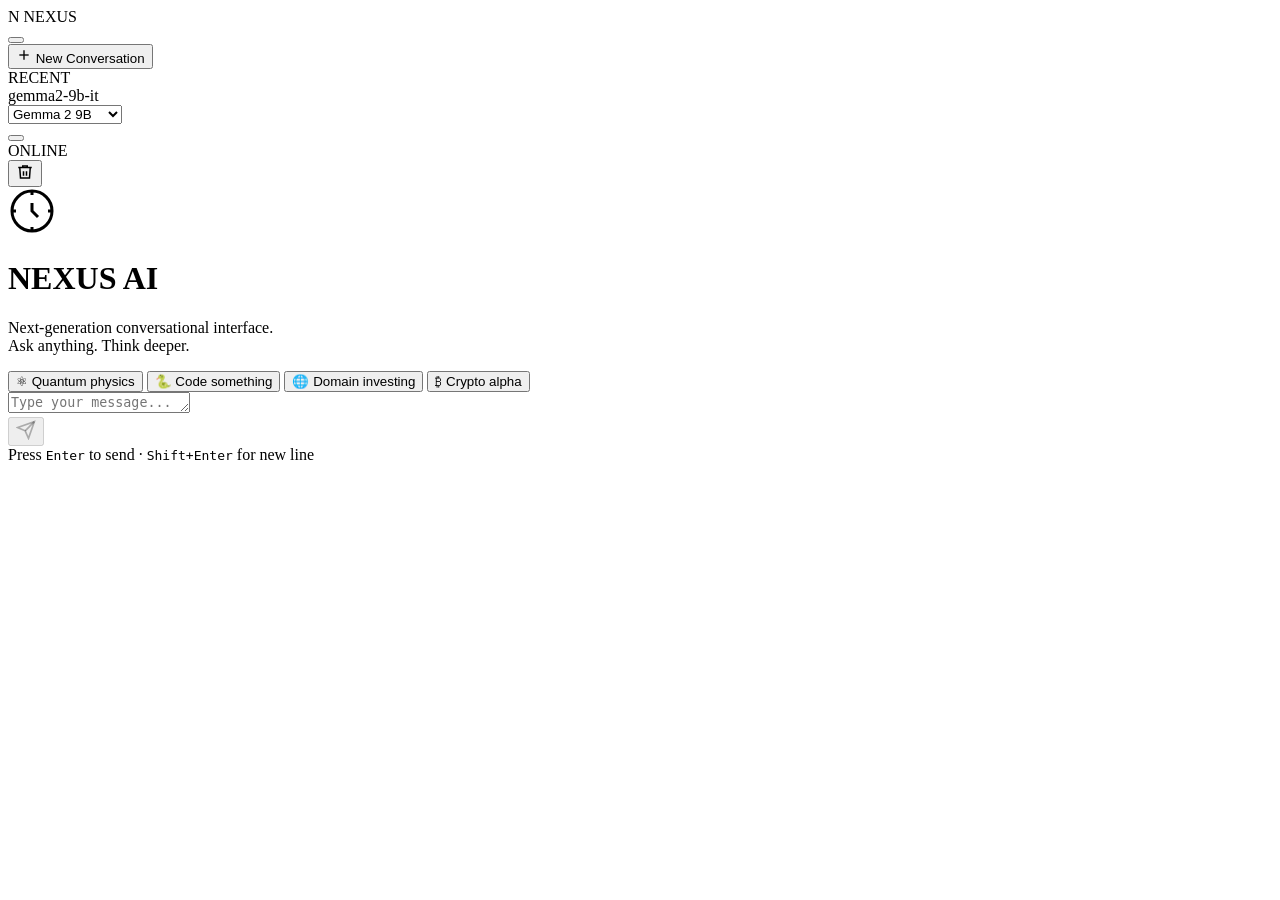
==== index.html @ 66d0a7d6 "Add files via upload" ====
<!DOCTYPE html>
<html lang="en">
<head>
  <meta charset="UTF-8" />
  <meta name="viewport" content="width=device-width, initial-scale=1.0" />
  <title>NEXUS — AI Chat Interface</title>
  <link rel="stylesheet" href="css/style.css" />
  <link rel="preconnect" href="https://fonts.googleapis.com" />
  <link rel="preconnect" href="https://fonts.gstatic.com" crossorigin />
  <link href="https://fonts.googleapis.com/css2?family=Space+Mono:ital,wght@0,400;0,700;1,400&family=Syne:wght@400;600;700;800&display=swap" rel="stylesheet" />
</head>
<body>
  <!-- Ambient background -->
  <div class="ambient">
    <div class="orb orb-1"></div>
    <div class="orb orb-2"></div>
    <div class="orb orb-3"></div>
    <div class="grid-overlay"></div>
  </div>

  <!-- Sidebar -->
  <aside class="sidebar" id="sidebar">
    <div class="sidebar-header">
      <div class="logo">
        <span class="logo-mark">N</span>
        <span class="logo-text">NEXUS</span>
      </div>
      <button class="sidebar-toggle" id="sidebarToggle" title="Toggle sidebar">
        <span></span><span></span>
      </button>
    </div>

    <button class="new-chat-btn" id="newChatBtn">
      <svg width="16" height="16" viewBox="0 0 24 24" fill="none" stroke="currentColor" stroke-width="2"><line x1="12" y1="5" x2="12" y2="19"/><line x1="5" y1="12" x2="19" y2="12"/></svg>
      New Conversation
    </button>

    <div class="sidebar-section-label">RECENT</div>
    <nav class="chat-history" id="chatHistory">
      <!-- dynamically filled -->
    </nav>

    <div class="sidebar-footer">
      <div class="model-badge">
        <span class="model-dot"></span>
        <span id="modelLabel">gemma2-9b-it</span>
      </div>
      <select id="modelSelect" class="model-select">
        <option value="gemma2-9b-it">Gemma 2 9B</option>
        <option value="llama-3.3-70b-versatile">LLaMA 3.3 70B</option>
        <option value="mixtral-8x7b-32768">Mixtral 8×7B</option>
        <option value="llama3-70b-8192">LLaMA3 70B</option>
      </select>
    </div>
  </aside>

  <!-- Main -->
  <main class="main" id="main">
    <!-- Top bar -->
    <header class="topbar">
      <button class="menu-btn" id="menuBtn">
        <span></span><span></span><span></span>
      </button>
      <div class="topbar-center">
        <div class="status-pill">
          <span class="status-dot"></span>
          ONLINE
        </div>
      </div>
      <div class="topbar-actions">
        <button class="icon-btn" id="clearBtn" title="Clear chat">
          <svg width="18" height="18" viewBox="0 0 24 24" fill="none" stroke="currentColor" stroke-width="2"><polyline points="3 6 5 6 21 6"/><path d="M19 6l-1 14H6L5 6"/><path d="M10 11v6M14 11v6"/><path d="M9 6V4h6v2"/></svg>
        </button>
      </div>
    </header>

    <!-- Messages -->
    <div class="messages-wrap" id="messagesWrap">
      <div class="messages" id="messages">
        <!-- Welcome screen -->
        <div class="welcome" id="welcome">
          <div class="welcome-icon">
            <div class="pulse-ring"></div>
            <svg width="48" height="48" viewBox="0 0 24 24" fill="none" stroke="currentColor" stroke-width="1.5"><circle cx="12" cy="12" r="10"/><path d="M12 8v4l3 3"/><path d="M12 2v2M12 20v2M2 12h2M20 12h2"/></svg>
          </div>
          <h1 class="welcome-title">NEXUS AI</h1>
          <p class="welcome-sub">Next-generation conversational interface.<br/>Ask anything. Think deeper.</p>
          <div class="suggestions">
            <button class="suggestion-chip" data-text="Explain quantum entanglement simply">⚛ Quantum physics</button>
            <button class="suggestion-chip" data-text="Write a Python script to scrape domain prices">🐍 Code something</button>
            <button class="suggestion-chip" data-text="What domains in AI niche are worth investing in 2025?">🌐 Domain investing</button>
            <button class="suggestion-chip" data-text="Best crypto trading strategies for memecoins?">₿ Crypto alpha</button>
          </div>
        </div>
      </div>
    </div>

    <!-- Input area -->
    <div class="input-area">
      <div class="input-wrap">
        <div class="input-box" id="inputBox">
          <textarea
            id="userInput"
            placeholder="Type your message..."
            rows="1"
            autocomplete="off"
            spellcheck="false"
          ></textarea>
          <div class="input-actions">
            <button class="send-btn" id="sendBtn" disabled>
              <svg width="20" height="20" viewBox="0 0 24 24" fill="none" stroke="currentColor" stroke-width="2"><line x1="22" y1="2" x2="11" y2="13"/><polygon points="22 2 15 22 11 13 2 9 22 2"/></svg>
            </button>
          </div>
        </div>
        <div class="input-hint">Press <kbd>Enter</kbd> to send · <kbd>Shift+Enter</kbd> for new line</div>
      </div>
    </div>
  </main>

  <!-- Typing indicator template -->
  <template id="typingTpl">
    <div class="msg msg-ai typing-msg" id="typingIndicator">
      <div class="msg-avatar">N</div>
      <div class="msg-bubble">
        <div class="typing-dots">
          <span></span><span></span><span></span>
        </div>
      </div>
    </div>
  </template>

  <script src="js/app.js"></script>
</body>
</html>
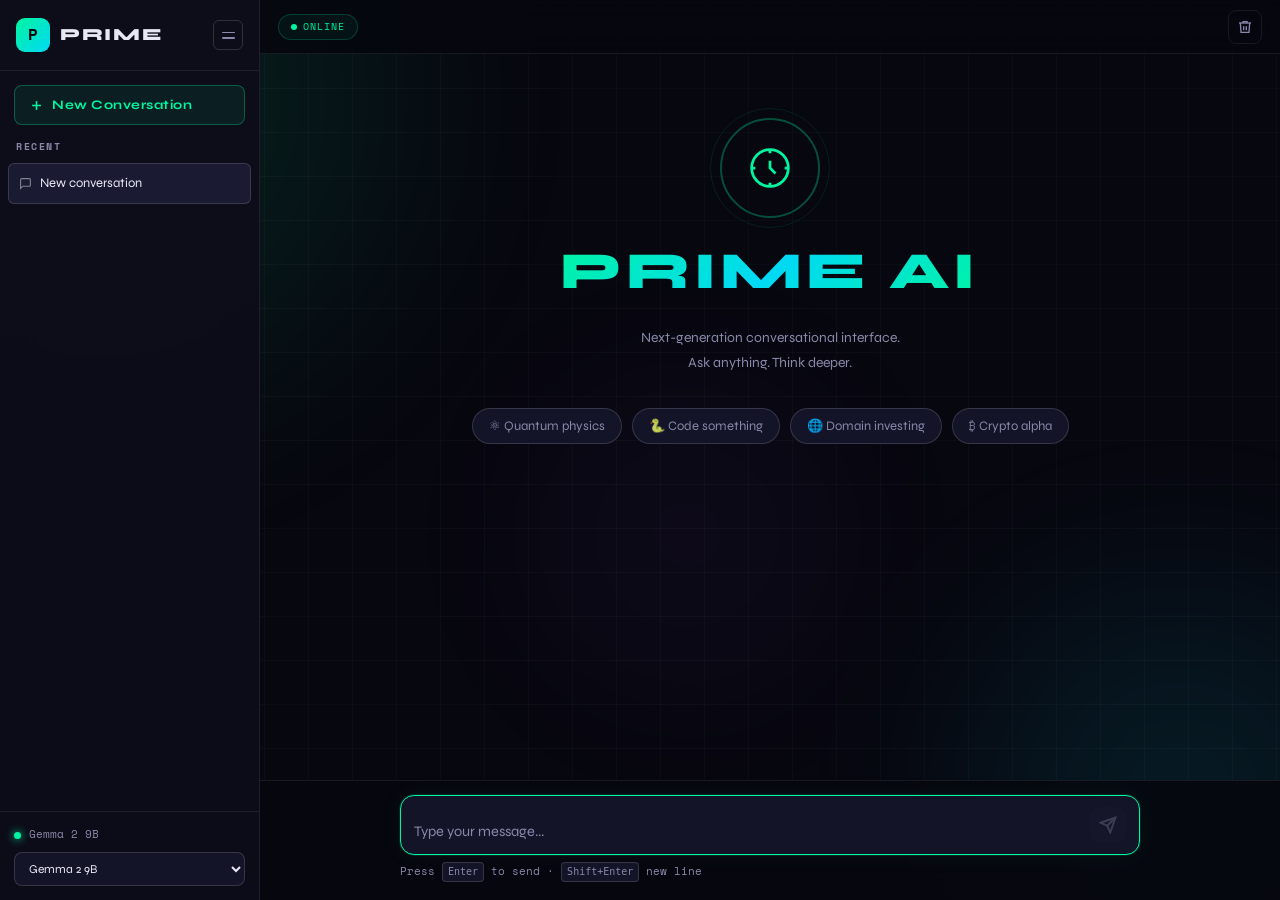
==== commit 67052e52: "Rename index-2.html to index.html" ====
--- a/index.html
+++ b/index.html
@@ -1,134 +1,520 @@
 <!DOCTYPE html>
 <html lang="en">
 <head>
-  <meta charset="UTF-8" />
-  <meta name="viewport" content="width=device-width, initial-scale=1.0" />
-  <title>NEXUS — AI Chat Interface</title>
-  <link rel="stylesheet" href="css/style.css" />
-  <link rel="preconnect" href="https://fonts.googleapis.com" />
-  <link rel="preconnect" href="https://fonts.gstatic.com" crossorigin />
-  <link href="https://fonts.googleapis.com/css2?family=Space+Mono:ital,wght@0,400;0,700;1,400&family=Syne:wght@400;600;700;800&display=swap" rel="stylesheet" />
+<meta charset="UTF-8"/>
+<meta name="viewport" content="width=device-width, initial-scale=1.0"/>
+<title>PRIME AI</title>
+<link href="https://fonts.googleapis.com/css2?family=Space+Mono:wght@400;700&family=Syne:wght@400;600;700;800&display=swap" rel="stylesheet"/>
+<style>
+*,*::before,*::after{box-sizing:border-box;margin:0;padding:0}
+:root{
+  --bg:#07070f;--bg2:#0d0d1a;--surface:#141428;--surface2:#1a1a32;
+  --border:rgba(255,255,255,0.08);--border2:rgba(255,255,255,0.14);
+  --accent:#00f5a0;--accent2:#00d9f5;--accent3:#b060ff;
+  --text:#e8e8f5;--text2:#8888aa;
+  --font:'Syne',sans-serif;--mono:'Space Mono',monospace;
+  --r:14px;--rs:8px;--sw:260px;
+}
+html,body{height:100%;overflow:hidden;background:var(--bg);color:var(--text);font-family:var(--font);font-size:15px;line-height:1.6}
+
+/* AMBIENT */
+.ambient{position:fixed;inset:0;pointer-events:none;z-index:0;overflow:hidden}
+.orb{position:absolute;border-radius:50%;filter:blur(90px);opacity:.12;animation:drift 20s ease-in-out infinite alternate}
+.orb1{width:700px;height:700px;background:radial-gradient(circle,#00f5a0,transparent);top:-250px;left:-250px;animation-duration:28s}
+.orb2{width:500px;height:500px;background:radial-gradient(circle,#00d9f5,transparent);bottom:-150px;right:-150px;animation-duration:22s;animation-delay:-8s}
+.orb3{width:350px;height:350px;background:radial-gradient(circle,#b060ff,transparent);top:40%;left:40%;opacity:.07;animation-duration:18s;animation-delay:-4s}
+.grid{position:absolute;inset:0;background-image:linear-gradient(rgba(255,255,255,0.025) 1px,transparent 1px),linear-gradient(90deg,rgba(255,255,255,0.025) 1px,transparent 1px);background-size:44px 44px}
+@keyframes drift{0%{transform:translate(0,0) scale(1)}100%{transform:translate(50px,35px) scale(1.08)}}
+
+/* LAYOUT */
+body{display:flex;position:relative;z-index:1}
+
+/* SIDEBAR */
+.sidebar{
+  width:var(--sw);min-width:var(--sw);height:100vh;
+  background:rgba(13,13,26,0.95);border-right:1px solid var(--border);
+  display:flex;flex-direction:column;position:relative;z-index:10;
+  transition:width .25s cubic-bezier(.4,0,.2,1),min-width .25s cubic-bezier(.4,0,.2,1),transform .25s cubic-bezier(.4,0,.2,1);
+  overflow:hidden;backdrop-filter:blur(20px);
+}
+.sidebar.collapsed{width:0;min-width:0}
+.sb-head{display:flex;align-items:center;justify-content:space-between;padding:18px 16px;border-bottom:1px solid var(--border);flex-shrink:0}
+.logo{display:flex;align-items:center;gap:10px}
+.logo-mark{
+  width:34px;height:34px;border-radius:9px;flex-shrink:0;
+  background:linear-gradient(135deg,var(--accent),var(--accent2));
+  display:flex;align-items:center;justify-content:center;
+  font-family:var(--mono);font-weight:700;font-size:16px;color:#000;
+}
+.logo-text{font-size:17px;font-weight:800;letter-spacing:.1em;white-space:nowrap}
+.toggle-btn{
+  width:30px;height:30px;border:1px solid var(--border2);border-radius:6px;
+  background:none;cursor:pointer;display:flex;flex-direction:column;
+  align-items:center;justify-content:center;gap:4px;flex-shrink:0;transition:.2s;
+}
+.toggle-btn:hover{border-color:var(--accent)}
+.toggle-btn span{display:block;width:13px;height:1.5px;background:var(--text2);border-radius:2px}
+.new-btn{
+  margin:14px;padding:11px 14px;border:1px solid rgba(0,245,160,.3);
+  background:rgba(0,245,160,.07);border-radius:var(--rs);color:var(--accent);
+  font-family:var(--font);font-weight:700;font-size:13px;letter-spacing:.04em;
+  cursor:pointer;display:flex;align-items:center;gap:8px;transition:.2s;white-space:nowrap;
+}
+.new-btn:hover{background:rgba(0,245,160,.14);border-color:var(--accent);transform:translateY(-1px)}
+.new-btn svg{flex-shrink:0}
+.sec-label{padding:0 16px 8px;font-size:10px;font-weight:700;letter-spacing:.15em;color:var(--text2);font-family:var(--mono)}
+.history{flex:1;overflow-y:auto;padding:0 8px;display:flex;flex-direction:column;gap:2px}
+.history::-webkit-scrollbar{width:3px}
+.history::-webkit-scrollbar-thumb{background:var(--border2);border-radius:99px}
+.h-item{
+  padding:9px 10px;border-radius:6px;cursor:pointer;transition:.2s;
+  color:var(--text2);font-size:13px;white-space:nowrap;overflow:hidden;
+  text-overflow:ellipsis;border:1px solid transparent;display:flex;align-items:center;gap:8px;
+}
+.h-item:hover{background:var(--surface);color:var(--text)}
+.h-item.active{background:var(--surface2);border-color:var(--border2);color:var(--text)}
+.sb-foot{padding:14px;border-top:1px solid var(--border);flex-shrink:0}
+.model-badge{display:flex;align-items:center;gap:8px;margin-bottom:8px}
+.mdot{width:7px;height:7px;border-radius:50%;background:var(--accent);box-shadow:0 0 8px var(--accent);animation:pdot 2s ease-in-out infinite;flex-shrink:0}
+@keyframes pdot{0%,100%{opacity:1;box-shadow:0 0 8px var(--accent)}50%{opacity:.5;box-shadow:0 0 3px var(--accent)}}
+#modelLabel{font-family:var(--mono);font-size:11px;color:var(--text2);white-space:nowrap;overflow:hidden;text-overflow:ellipsis}
+.model-sel{
+  width:100%;background:var(--surface);border:1px solid var(--border2);border-radius:var(--rs);
+  color:var(--text);padding:8px 10px;font-family:var(--font);font-size:12px;cursor:pointer;outline:none;
+}
+.model-sel:hover,.model-sel:focus{border-color:var(--accent)}
+
+/* MAIN */
+.main{flex:1;display:flex;flex-direction:column;height:100vh;overflow:hidden;position:relative}
+
+/* TOPBAR */
+.topbar{
+  height:54px;display:flex;align-items:center;justify-content:space-between;
+  padding:0 18px;border-bottom:1px solid var(--border);
+  background:rgba(7,7,15,0.85);backdrop-filter:blur(20px);flex-shrink:0;z-index:5;
+}
+.menu-btn{display:none;flex-direction:column;gap:5px;background:none;border:none;cursor:pointer;padding:4px}
+.menu-btn span{display:block;width:20px;height:1.5px;background:var(--text2);border-radius:2px}
+.status-pill{
+  display:flex;align-items:center;gap:6px;padding:4px 12px;
+  border-radius:99px;border:1px solid rgba(0,245,160,.2);background:rgba(0,245,160,.05);
+  font-family:var(--mono);font-size:10px;letter-spacing:.1em;color:var(--accent);
+}
+.sdot{width:6px;height:6px;border-radius:50%;background:var(--accent);animation:pdot 2s ease-in-out infinite}
+.icon-btn{
+  width:34px;height:34px;border-radius:var(--rs);background:none;border:1px solid var(--border);
+  color:var(--text2);cursor:pointer;display:flex;align-items:center;justify-content:center;transition:.2s;
+}
+.icon-btn:hover{border-color:#ff4466;color:#ff4466}
+
+/* MESSAGES */
+.msgs-wrap{flex:1;overflow-y:auto;padding:24px 18px;scroll-behavior:smooth}
+.msgs-wrap::-webkit-scrollbar{width:4px}
+.msgs-wrap::-webkit-scrollbar-thumb{background:var(--border2);border-radius:99px}
+.msgs{max-width:740px;margin:0 auto;display:flex;flex-direction:column;gap:22px}
+
+/* WELCOME */
+.welcome{display:flex;flex-direction:column;align-items:center;text-align:center;padding:50px 20px 30px;animation:fadeUp .6s ease both}
+@keyframes fadeUp{from{opacity:0;transform:translateY(20px)}to{opacity:1;transform:translateY(0)}}
+.w-icon{position:relative;width:80px;height:80px;display:flex;align-items:center;justify-content:center;margin-bottom:22px;color:var(--accent)}
+.pulse{position:absolute;inset:-10px;border-radius:50%;border:2px solid var(--accent);opacity:.3;animation:pring 2.5s ease-in-out infinite}
+.pulse2{position:absolute;inset:-20px;border-radius:50%;border:1px solid var(--accent);opacity:.1;animation:pring 2.5s ease-in-out infinite;animation-delay:.5s}
+@keyframes pring{0%,100%{transform:scale(1);opacity:.3}50%{transform:scale(1.1);opacity:.08}}
+.w-title{
+  font-size:clamp(28px,8vw,52px);font-weight:800;letter-spacing:.08em;
+  background:linear-gradient(135deg,var(--accent),var(--accent2) 50%,var(--accent));
+  -webkit-background-clip:text;-webkit-text-fill-color:transparent;background-clip:text;
+  margin-bottom:12px;
+}
+.w-sub{font-size:14px;color:var(--text2);line-height:1.8;margin-bottom:32px;max-width:340px}
+.chips{display:flex;flex-wrap:wrap;gap:10px;justify-content:center}
+.chip{
+  padding:9px 16px;border-radius:99px;border:1px solid var(--border2);
+  background:var(--surface);color:var(--text2);font-family:var(--font);font-size:13px;
+  cursor:pointer;transition:.2s;white-space:nowrap;
+}
+.chip:hover{border-color:var(--accent);color:var(--accent);background:rgba(0,245,160,.06);transform:translateY(-2px)}
+
+/* MESSAGES */
+.msg{display:flex;gap:12px;animation:fadeUp .3s ease both}
+.msg-user{flex-direction:row-reverse}
+.avatar{
+  width:34px;height:34px;border-radius:9px;display:flex;align-items:center;
+  justify-content:center;font-weight:700;font-size:12px;flex-shrink:0;font-family:var(--mono);
+}
+.msg-ai .avatar{background:linear-gradient(135deg,var(--accent),var(--accent2));color:#000}
+.msg-user .avatar{background:linear-gradient(135deg,#6030c0,#9050f0);color:#fff}
+.msg-body{flex:1;min-width:0}
+.msg-meta{font-size:11px;color:var(--text2);font-family:var(--mono);margin-bottom:5px;letter-spacing:.04em}
+.msg-user .msg-meta{text-align:right}
+.bubble{
+  padding:13px 16px;border-radius:var(--r);line-height:1.75;font-size:14.5px;
+  max-width:100%;word-break:break-word;
+}
+.msg-ai .bubble{background:var(--surface);border:1px solid var(--border);color:var(--text);border-top-left-radius:4px}
+.msg-user .bubble{
+  background:linear-gradient(135deg,#131c35,#161a30);
+  border:1px solid rgba(96,48,192,.35);color:var(--text);border-top-right-radius:4px;
+}
+.msg-user .msg-body{display:flex;flex-direction:column;align-items:flex-end}
+
+/* Markdown */
+.bubble h1,.bubble h2,.bubble h3{font-family:var(--font);font-weight:700;margin:12px 0 6px;line-height:1.3}
+.bubble h1{font-size:18px}.bubble h2{font-size:16px}.bubble h3{font-size:14px;color:var(--accent)}
+.bubble p{margin-bottom:10px}.bubble p:last-child{margin-bottom:0}
+.bubble ul,.bubble ol{padding-left:20px;margin-bottom:10px}.bubble li{margin-bottom:4px}
+.bubble code{font-family:var(--mono);font-size:12px;background:rgba(0,245,160,.08);color:var(--accent);padding:2px 6px;border-radius:4px;border:1px solid rgba(0,245,160,.15)}
+.bubble pre{background:#080814;border:1px solid var(--border2);border-radius:10px;padding:14px;overflow-x:auto;margin:10px 0}
+.bubble pre code{background:none;border:none;padding:0;font-size:12.5px;color:#90e0b0}
+.bubble strong{color:var(--accent2);font-weight:700}
+.bubble em{font-style:italic}
+.bubble blockquote{border-left:3px solid var(--accent);padding-left:13px;margin:10px 0;color:var(--text2);font-style:italic}
+
+/* TYPING */
+.typing-dots{display:flex;align-items:center;gap:6px;height:22px}
+.typing-dots span{width:7px;height:7px;border-radius:50%;background:var(--accent);animation:blink 1.2s ease-in-out infinite}
+.typing-dots span:nth-child(2){animation-delay:.2s}
+.typing-dots span:nth-child(3){animation-delay:.4s}
+@keyframes blink{0%,100%{opacity:.2;transform:scale(.8)}50%{opacity:1;transform:scale(1)}}
+.streaming-cursor::after{content:'▊';color:var(--accent);animation:blink-c .7s step-end infinite;margin-left:2px}
+@keyframes blink-c{0%,100%{opacity:1}50%{opacity:0}}
+
+/* INPUT */
+.input-area{
+  padding:14px 18px 18px;border-top:1px solid var(--border);
+  background:rgba(7,7,15,.9);backdrop-filter:blur(20px);flex-shrink:0;
+}
+.input-wrap{max-width:740px;margin:0 auto}
+.input-box{
+  display:flex;align-items:flex-end;gap:10px;background:var(--surface);
+  border:1px solid var(--border2);border-radius:var(--r);padding:11px 13px;transition:.2s;
+}
+.input-box:focus-within{border-color:var(--accent);box-shadow:0 0 0 1px rgba(0,245,160,.12),0 0 24px rgba(0,245,160,.06)}
+.input-box textarea{
+  flex:1;background:none;border:none;outline:none;color:var(--text);
+  font-family:var(--font);font-size:14.5px;line-height:1.6;resize:none;max-height:160px;overflow-y:auto;
+}
+.input-box textarea::placeholder{color:var(--text2)}
+.send-btn{
+  width:36px;height:36px;border-radius:9px;border:none;
+  background:linear-gradient(135deg,var(--accent),var(--accent2));
+  color:#000;cursor:pointer;display:flex;align-items:center;justify-content:center;transition:.2s;flex-shrink:0;
+}
+.send-btn:hover:not(:disabled){transform:scale(1.06);box-shadow:0 0 20px rgba(0,245,160,.4)}
+.send-btn:disabled{opacity:.35;cursor:not-allowed;background:var(--surface2);color:var(--text2)}
+.hint{margin-top:7px;font-size:11px;color:var(--text2);font-family:var(--mono)}
+.hint kbd{display:inline-block;padding:1px 5px;border:1px solid var(--border2);border-radius:4px;font-size:10px;background:var(--surface)}
+.msg-err .bubble{background:rgba(255,50,80,.08);border-color:rgba(255,50,80,.25);color:#ff7090}
+
+/* TOAST */
+.toast{
+  position:fixed;bottom:90px;left:50%;transform:translateX(-50%) translateY(16px);
+  background:var(--surface2);border:1px solid var(--border2);border-radius:99px;
+  padding:9px 18px;font-size:12px;color:var(--text2);z-index:999;
+  opacity:0;transition:all .3s ease;pointer-events:none;font-family:var(--mono);
+}
+.toast.show{opacity:1;transform:translateX(-50%) translateY(0)}
+
+/* OVERLAY */
+.overlay{display:none;position:fixed;inset:0;background:rgba(0,0,0,.55);z-index:99}
+.overlay.show{display:block}
+
+/* MOBILE */
+@media(max-width:768px){
+  .sidebar{
+    position:fixed;top:0;left:0;bottom:0;z-index:100;
+    width:var(--sw)!important;min-width:var(--sw)!important;
+    transform:translateX(-100%);
+  }
+  .sidebar.open{transform:translateX(0);box-shadow:4px 0 40px rgba(0,0,0,.6)}
+  .menu-btn{display:flex}
+  .toggle-btn{display:none}
+}
+</style>
 </head>
 <body>
-  <!-- Ambient background -->
-  <div class="ambient">
-    <div class="orb orb-1"></div>
-    <div class="orb orb-2"></div>
-    <div class="orb orb-3"></div>
-    <div class="grid-overlay"></div>
+
+<!-- Ambient -->
+<div class="ambient">
+  <div class="orb orb1"></div>
+  <div class="orb orb2"></div>
+  <div class="orb orb3"></div>
+  <div class="grid"></div>
+</div>
+
+<div class="overlay" id="overlay"></div>
+
+<!-- Sidebar -->
+<aside class="sidebar" id="sidebar">
+  <div class="sb-head">
+    <div class="logo">
+      <div class="logo-mark">P</div>
+      <span class="logo-text">PRIME</span>
+    </div>
+    <button class="toggle-btn" id="toggleBtn" title="Toggle sidebar">
+      <span></span><span></span>
+    </button>
   </div>
-
-  <!-- Sidebar -->
-  <aside class="sidebar" id="sidebar">
-    <div class="sidebar-header">
-      <div class="logo">
-        <span class="logo-mark">N</span>
-        <span class="logo-text">NEXUS</span>
-      </div>
-      <button class="sidebar-toggle" id="sidebarToggle" title="Toggle sidebar">
-        <span></span><span></span>
-      </button>
+  <button class="new-btn" id="newBtn">
+    <svg width="15" height="15" viewBox="0 0 24 24" fill="none" stroke="currentColor" stroke-width="2.5"><line x1="12" y1="5" x2="12" y2="19"/><line x1="5" y1="12" x2="19" y2="12"/></svg>
+    New Conversation
+  </button>
+  <div class="sec-label">RECENT</div>
+  <nav class="history" id="history"></nav>
+  <div class="sb-foot">
+    <div class="model-badge">
+      <div class="mdot"></div>
+      <span id="modelLabel">Gemma 2 9B</span>
     </div>
-
-    <button class="new-chat-btn" id="newChatBtn">
-      <svg width="16" height="16" viewBox="0 0 24 24" fill="none" stroke="currentColor" stroke-width="2"><line x1="12" y1="5" x2="12" y2="19"/><line x1="5" y1="12" x2="19" y2="12"/></svg>
-      New Conversation
+    <select class="model-sel" id="modelSel">
+      <option value="gemma2-9b-it">Gemma 2 9B</option>
+      <option value="llama-3.3-70b-versatile">LLaMA 3.3 70B</option>
+      <option value="mixtral-8x7b-32768">Mixtral 8×7B</option>
+      <option value="llama3-70b-8192">LLaMA3 70B</option>
+    </select>
+  </div>
+</aside>
+
+<!-- Main -->
+<main class="main">
+  <header class="topbar">
+    <button class="menu-btn" id="menuBtn"><span></span><span></span><span></span></button>
+    <div class="status-pill"><div class="sdot"></div>ONLINE</div>
+    <button class="icon-btn" id="clearBtn" title="Clear chat">
+      <svg width="16" height="16" viewBox="0 0 24 24" fill="none" stroke="currentColor" stroke-width="2"><polyline points="3 6 5 6 21 6"/><path d="M19 6l-1 14H6L5 6"/><path d="M10 11v6M14 11v6"/><path d="M9 6V4h6v2"/></svg>
     </button>
-
-    <div class="sidebar-section-label">RECENT</div>
-    <nav class="chat-history" id="chatHistory">
-      <!-- dynamically filled -->
-    </nav>
-
-    <div class="sidebar-footer">
-      <div class="model-badge">
-        <span class="model-dot"></span>
-        <span id="modelLabel">gemma2-9b-it</span>
-      </div>
-      <select id="modelSelect" class="model-select">
-        <option value="gemma2-9b-it">Gemma 2 9B</option>
-        <option value="llama-3.3-70b-versatile">LLaMA 3.3 70B</option>
-        <option value="mixtral-8x7b-32768">Mixtral 8×7B</option>
-        <option value="llama3-70b-8192">LLaMA3 70B</option>
-      </select>
-    </div>
-  </aside>
-
-  <!-- Main -->
-  <main class="main" id="main">
-    <!-- Top bar -->
-    <header class="topbar">
-      <button class="menu-btn" id="menuBtn">
-        <span></span><span></span><span></span>
-      </button>
-      <div class="topbar-center">
-        <div class="status-pill">
-          <span class="status-dot"></span>
-          ONLINE
-        </div>
-      </div>
-      <div class="topbar-actions">
-        <button class="icon-btn" id="clearBtn" title="Clear chat">
-          <svg width="18" height="18" viewBox="0 0 24 24" fill="none" stroke="currentColor" stroke-width="2"><polyline points="3 6 5 6 21 6"/><path d="M19 6l-1 14H6L5 6"/><path d="M10 11v6M14 11v6"/><path d="M9 6V4h6v2"/></svg>
+  </header>
+
+  <div class="msgs-wrap" id="msgsWrap">
+    <div class="msgs" id="msgs"></div>
+  </div>
+
+  <div class="input-area">
+    <div class="input-wrap">
+      <div class="input-box">
+        <textarea id="input" placeholder="Type your message..." rows="1" autocomplete="off" spellcheck="false"></textarea>
+        <button class="send-btn" id="sendBtn" disabled>
+          <svg width="18" height="18" viewBox="0 0 24 24" fill="none" stroke="currentColor" stroke-width="2.5"><line x1="22" y1="2" x2="11" y2="13"/><polygon points="22 2 15 22 11 13 2 9 22 2"/></svg>
         </button>
       </div>
-    </header>
-
-    <!-- Messages -->
-    <div class="messages-wrap" id="messagesWrap">
-      <div class="messages" id="messages">
-        <!-- Welcome screen -->
-        <div class="welcome" id="welcome">
-          <div class="welcome-icon">
-            <div class="pulse-ring"></div>
-            <svg width="48" height="48" viewBox="0 0 24 24" fill="none" stroke="currentColor" stroke-width="1.5"><circle cx="12" cy="12" r="10"/><path d="M12 8v4l3 3"/><path d="M12 2v2M12 20v2M2 12h2M20 12h2"/></svg>
-          </div>
-          <h1 class="welcome-title">NEXUS AI</h1>
-          <p class="welcome-sub">Next-generation conversational interface.<br/>Ask anything. Think deeper.</p>
-          <div class="suggestions">
-            <button class="suggestion-chip" data-text="Explain quantum entanglement simply">⚛ Quantum physics</button>
-            <button class="suggestion-chip" data-text="Write a Python script to scrape domain prices">🐍 Code something</button>
-            <button class="suggestion-chip" data-text="What domains in AI niche are worth investing in 2025?">🌐 Domain investing</button>
-            <button class="suggestion-chip" data-text="Best crypto trading strategies for memecoins?">₿ Crypto alpha</button>
-          </div>
-        </div>
-      </div>
+      <div class="hint">Press <kbd>Enter</kbd> to send · <kbd>Shift+Enter</kbd> new line</div>
     </div>
-
-    <!-- Input area -->
-    <div class="input-area">
-      <div class="input-wrap">
-        <div class="input-box" id="inputBox">
-          <textarea
-            id="userInput"
-            placeholder="Type your message..."
-            rows="1"
-            autocomplete="off"
-            spellcheck="false"
-          ></textarea>
-          <div class="input-actions">
-            <button class="send-btn" id="sendBtn" disabled>
-              <svg width="20" height="20" viewBox="0 0 24 24" fill="none" stroke="currentColor" stroke-width="2"><line x1="22" y1="2" x2="11" y2="13"/><polygon points="22 2 15 22 11 13 2 9 22 2"/></svg>
-            </button>
-          </div>
-        </div>
-        <div class="input-hint">Press <kbd>Enter</kbd> to send · <kbd>Shift+Enter</kbd> for new line</div>
-      </div>
+  </div>
+</main>
+
+<div class="toast" id="toast"></div>
+
+<script>
+const API_KEY = "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";
+const API_URL = "https://api.groq.com/openai/v1/chat/completions";
+
+const state = {
+  sessions: JSON.parse(localStorage.getItem("nx_s") || "[]"),
+  cid: null,
+  busy: false
+};
+
+const $ = id => document.getElementById(id);
+const msgsEl   = $("msgs");
+const msgsWrap = $("msgsWrap");
+const inputEl  = $("input");
+const sendBtn  = $("sendBtn");
+const sidebar  = $("sidebar");
+const overlay  = $("overlay");
+const histEl   = $("history");
+const modelSel = $("modelSel");
+
+function session(){ return state.sessions.find(s=>s.id===state.cid)||null }
+function save(){ localStorage.setItem("nx_s", JSON.stringify(state.sessions)) }
+
+function newSession(){
+  const s={ id: Date.now()+"", title:"New conversation", model:modelSel.value, messages:[], ts:Date.now() };
+  state.sessions.unshift(s); state.cid=s.id; save(); renderHistory(); return s;
+}
+
+function esc(t){ return t.replace(/&/g,"&amp;").replace(/</g,"&lt;").replace(/>/g,"&gt;").replace(/"/g,"&quot;") }
+
+function md(t){
+  return t
+    .replace(/```(\w*)\n?([\s\S]*?)```/g,(_,l,c)=>`<pre><code>${esc(c.trim())}</code></pre>`)
+    .replace(/`([^`]+)`/g,(_,c)=>`<code>${esc(c)}</code>`)
+    .replace(/\*\*(.+?)\*\*/g,"<strong>$1</strong>")
+    .replace(/\*(.+?)\*/g,"<em>$1</em>")
+    .replace(/^### (.+)$/gm,"<h3>$1</h3>")
+    .replace(/^## (.+)$/gm,"<h2>$1</h2>")
+    .replace(/^# (.+)$/gm,"<h1>$1</h1>")
+    .replace(/^> (.+)$/gm,"<blockquote>$1</blockquote>")
+    .replace(/^[*\-] (.+)$/gm,"<li>$1</li>")
+    .replace(/(<li>[\s\S]+?<\/li>)/g,"<ul>$1</ul>")
+    .replace(/\n\n/g,"</p><p>").replace(/\n/g,"<br/>")
+    .replace(/^(?![<])(.+)/,"<p>$1</p>");
+}
+
+function renderHistory(){
+  histEl.innerHTML="";
+  if(!state.sessions.length){
+    histEl.innerHTML='<div style="padding:10px;color:var(--text2);font-size:12px;font-family:var(--mono)">No conversations yet</div>';
+    return;
+  }
+  state.sessions.forEach(s=>{
+    const d=document.createElement("div");
+    d.className="h-item"+(s.id===state.cid?" active":"");
+    d.innerHTML=`<svg width="13" height="13" viewBox="0 0 24 24" fill="none" stroke="currentColor" stroke-width="2" style="opacity:.5;flex-shrink:0"><path d="M21 15a2 2 0 0 1-2 2H7l-4 4V5a2 2 0 0 1 2-2h14a2 2 0 0 1 2 2z"/></svg>${esc(s.title)}`;
+    d.title=s.title;
+    d.addEventListener("click",()=>{ state.cid=s.id; renderHistory(); renderMsgs(); closeMobile(); });
+    histEl.appendChild(d);
+  });
+}
+
+function renderMsgs(){
+  const s=session();
+  msgsEl.innerHTML="";
+  if(!s||!s.messages.length){ showWelcome(); return; }
+  s.messages.forEach(m=>appendMsg(m.role,m.content,false));
+  scrollBot();
+}
+
+function showWelcome(){
+  msgsEl.innerHTML=`<div class="welcome">
+    <div class="w-icon">
+      <div class="pulse"></div><div class="pulse2"></div>
+      <svg width="44" height="44" viewBox="0 0 24 24" fill="none" stroke="currentColor" stroke-width="1.5">
+        <circle cx="12" cy="12" r="10"/><path d="M12 8v4l3 3"/>
+        <path d="M12 2v2M12 20v2M2 12h2M20 12h2"/>
+      </svg>
     </div>
-  </main>
-
-  <!-- Typing indicator template -->
-  <template id="typingTpl">
-    <div class="msg msg-ai typing-msg" id="typingIndicator">
-      <div class="msg-avatar">N</div>
-      <div class="msg-bubble">
-        <div class="typing-dots">
-          <span></span><span></span><span></span>
-        </div>
-      </div>
+    <h1 class="w-title">PRIME AI</h1>
+    <p class="w-sub">Next-generation conversational interface.<br/>Ask anything. Think deeper.</p>
+    <div class="chips">
+      <button class="chip" data-t="Explain quantum entanglement simply">⚛ Quantum physics</button>
+      <button class="chip" data-t="Write a Python script to analyze domain backlinks">🐍 Code something</button>
+      <button class="chip" data-t="What .ai domains are worth investing in 2025?">🌐 Domain investing</button>
+      <button class="chip" data-t="Best memecoin trading strategies for quick gains?">₿ Crypto alpha</button>
     </div>
-  </template>
-
-  <script src="js/app.js"></script>
+  </div>`;
+  msgsEl.querySelectorAll(".chip").forEach(c=>{
+    c.addEventListener("click",()=>{ inputEl.value=c.dataset.t; resize(); sendBtn.disabled=false; inputEl.focus(); });
+  });
+}
+
+function appendMsg(role, content, animate=true){
+  document.querySelector(".welcome")?.remove();
+  const isUser=role==="user";
+  const now=new Date().toLocaleTimeString([],{hour:"2-digit",minute:"2-digit"});
+  const el=document.createElement("div");
+  el.className=`msg ${isUser?"msg-user":"msg-ai"}`;
+  if(!animate) el.style.animation="none";
+  el.innerHTML=`
+    <div class="avatar">${isUser?"YOU":"N"}</div>
+    <div class="msg-body">
+      <div class="msg-meta">${isUser?"You":"PRIME"} · ${now}</div>
+      <div class="bubble">${isUser?esc(content):md(content)}</div>
+    </div>`;
+  msgsEl.appendChild(el);
+  if(animate) scrollBot();
+  return el;
+}
+
+function scrollBot(){ msgsWrap.scrollTo({top:msgsWrap.scrollHeight,behavior:"smooth"}) }
+
+function showTyping(){
+  const el=document.createElement("div");
+  el.className="msg msg-ai"; el.id="typing";
+  el.innerHTML=`<div class="avatar">P</div><div class="msg-body"><div class="bubble"><div class="typing-dots"><span></span><span></span><span></span></div></div></div>`;
+  msgsEl.appendChild(el); scrollBot();
+}
+function hideTyping(){ $("typing")?.remove() }
+
+async function send(text){
+  text=text.trim();
+  if(!text||state.busy) return;
+  if(!state.cid) newSession();
+  const s=session();
+
+  s.messages.push({role:"user",content:text});
+  if(s.title==="New conversation") s.title=text.slice(0,38)+(text.length>38?"…":"");
+  save(); appendMsg("user",text); renderHistory();
+
+  inputEl.value=""; inputEl.style.height="auto";
+  sendBtn.disabled=true; state.busy=true;
+  showTyping();
+
+  try{
+    const res=await fetch(API_URL,{
+      method:"POST",
+      headers:{"Content-Type":"application/json","Authorization":`Bearer ${API_KEY}`},
+      body:JSON.stringify({
+        model:s.model||modelSel.value,
+        messages:[
+          {role:"system",content:"You are PRIME, a sharp and elegant AI assistant. Be concise, precise, and insightful. Use markdown formatting when helpful."},
+          ...s.messages
+        ],
+        stream:true, max_tokens:2048, temperature:0.7
+      })
+    });
+    if(!res.ok){ const e=await res.json().catch(()=>({})); throw new Error(e.error?.message||`HTTP ${res.status}`) }
+
+    hideTyping();
+    const now=new Date().toLocaleTimeString([],{hour:"2-digit",minute:"2-digit"});
+    const mel=document.createElement("div");
+    mel.className="msg msg-ai";
+    mel.innerHTML=`<div class="avatar">P</div><div class="msg-body"><div class="msg-meta">PRIME · ${now}</div><div class="bubble streaming-cursor"></div></div>`;
+    msgsEl.appendChild(mel);
+    const bbl=mel.querySelector(".bubble");
+
+    const reader=res.body.getReader();
+    const dec=new TextDecoder();
+    let full="";
+    while(true){
+      const{done,value}=await reader.read();
+      if(done) break;
+      const lines=dec.decode(value).split("\n").filter(l=>l.startsWith("data: "));
+      for(const line of lines){
+        const data=line.slice(6);
+        if(data==="[DONE]") break;
+        try{ const p=JSON.parse(data); full+=p.choices?.[0]?.delta?.content||""; bbl.innerHTML=md(full); scrollBot(); }catch(_){}
+      }
+    }
+    bbl.classList.remove("streaming-cursor");
+    s.messages.push({role:"assistant",content:full}); save();
+  }catch(e){
+    hideTyping();
+    const el=document.createElement("div");
+    el.className="msg msg-ai msg-err";
+    el.innerHTML=`<div class="avatar">!</div><div class="msg-body"><div class="bubble">⚠ ${esc(e.message)}</div></div>`;
+    msgsEl.appendChild(el); scrollBot();
+  }finally{
+    state.busy=false; sendBtn.disabled=!inputEl.value.trim();
+  }
+}
+
+function resize(){ inputEl.style.height="auto"; inputEl.style.height=Math.min(inputEl.scrollHeight,160)+"px" }
+function toast(msg){ const t=$("toast"); t.textContent=msg; t.classList.add("show"); setTimeout(()=>t.classList.remove("show"),2400) }
+function closeMobile(){ sidebar.classList.remove("open"); overlay.classList.remove("show") }
+
+$("toggleBtn").addEventListener("click",()=>sidebar.classList.toggle("collapsed"));
+$("menuBtn").addEventListener("click",()=>{ sidebar.classList.toggle("open"); overlay.classList.toggle("show") });
+overlay.addEventListener("click", closeMobile);
+$("newBtn").addEventListener("click",()=>{ newSession(); renderMsgs(); closeMobile(); inputEl.focus() });
+$("clearBtn").addEventListener("click",()=>{
+  const s=session(); if(!s||!s.messages.length) return;
+  s.messages=[]; s.title="New conversation"; save(); renderHistory(); renderMsgs(); toast("Chat cleared");
+});
+modelSel.addEventListener("change",()=>{
+  $("modelLabel").textContent=modelSel.options[modelSel.selectedIndex].text;
+  const s=session(); if(s){ s.model=modelSel.value; save() }
+});
+inputEl.addEventListener("input",()=>{ resize(); sendBtn.disabled=!inputEl.value.trim()||state.busy });
+inputEl.addEventListener("keydown",e=>{ if(e.key==="Enter"&&!e.shiftKey){ e.preventDefault(); if(!sendBtn.disabled) send(inputEl.value) } });
+sendBtn.addEventListener("click",()=>send(inputEl.value));
+
+// Init
+(function(){
+  if(state.sessions.length){ state.cid=state.sessions[0].id }
+  else { newSession() }
+  renderHistory(); renderMsgs(); inputEl.focus();
+  $("modelLabel").textContent=modelSel.options[modelSel.selectedIndex].text;
+})();
+</script>
 </body>
 </html>
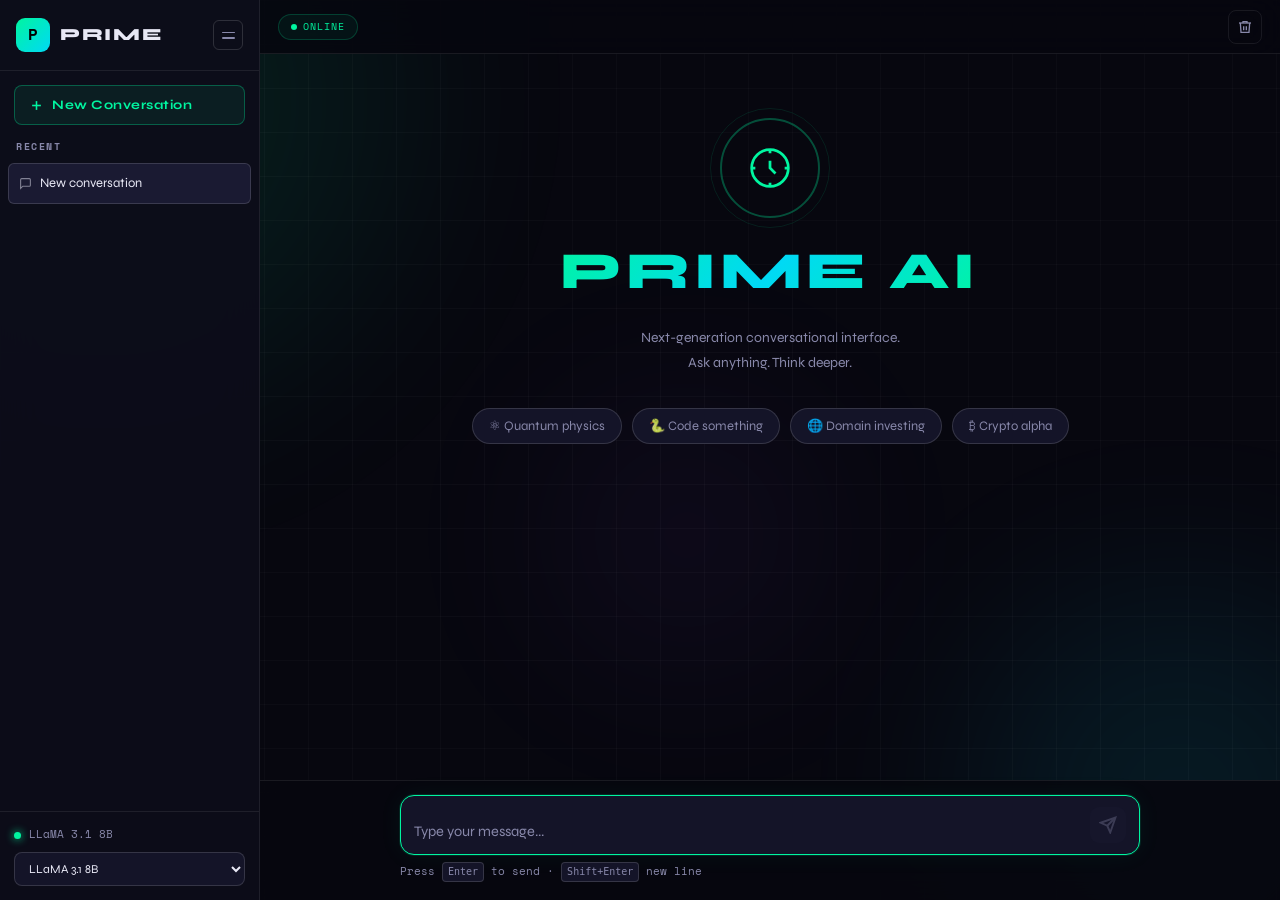
==== commit 5573c65d: "Add files via upload" ====
--- a/index.html
+++ b/index.html
@@ -264,13 +264,13 @@
   <div class="sb-foot">
     <div class="model-badge">
       <div class="mdot"></div>
-      <span id="modelLabel">Gemma 2 9B</span>
+      <span id="modelLabel">LLaMA 3.1 8B</span>
     </div>
     <select class="model-sel" id="modelSel">
-      <option value="gemma2-9b-it">Gemma 2 9B</option>
+      <option value="llama-3.1-8b-instant">LLaMA 3.1 8B</option>
       <option value="llama-3.3-70b-versatile">LLaMA 3.3 70B</option>
-      <option value="mixtral-8x7b-32768">Mixtral 8×7B</option>
-      <option value="llama3-70b-8192">LLaMA3 70B</option>
+      <option value="llama-4-scout-17b-16e-instruct">Llama 4 Scout</option>
+      <option value="llama-4-maverick-17b-128e-instruct">Llama 4 Maverick</option>
     </select>
   </div>
 </aside>
